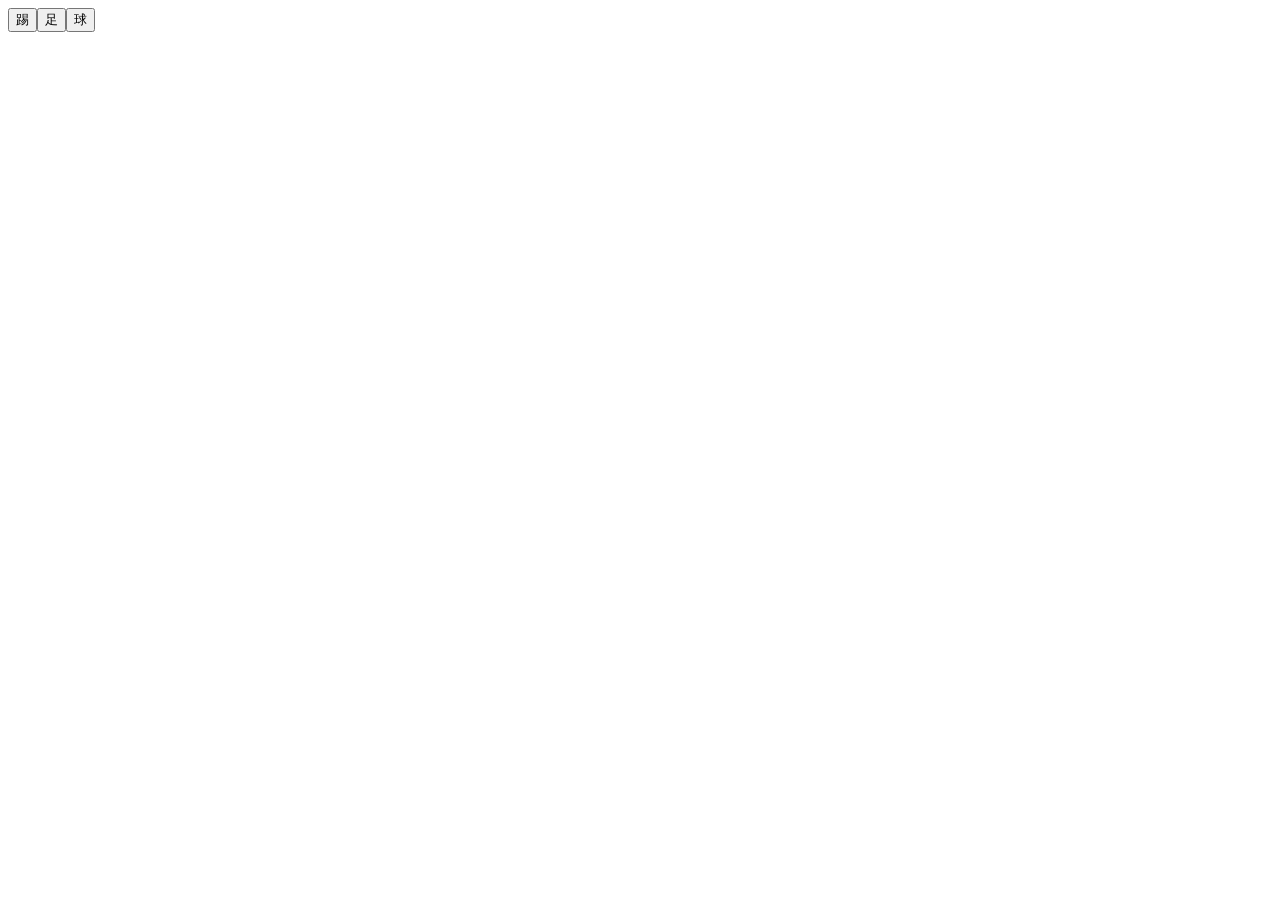
==== index.html @ 206ff4c5 "Index buttom make, source str make" ====
<!DOCTYPE html>
<html lang="zh-hk">
<head>
    <meta charset="UTF-8">
    <title>生字</title>
    <link rel="stylesheet" href="style.css">
</head>
<script type="module">
    import './index.js'
</script>
<body>
    <div id="displayButton-container"></div>
</body>
</html>
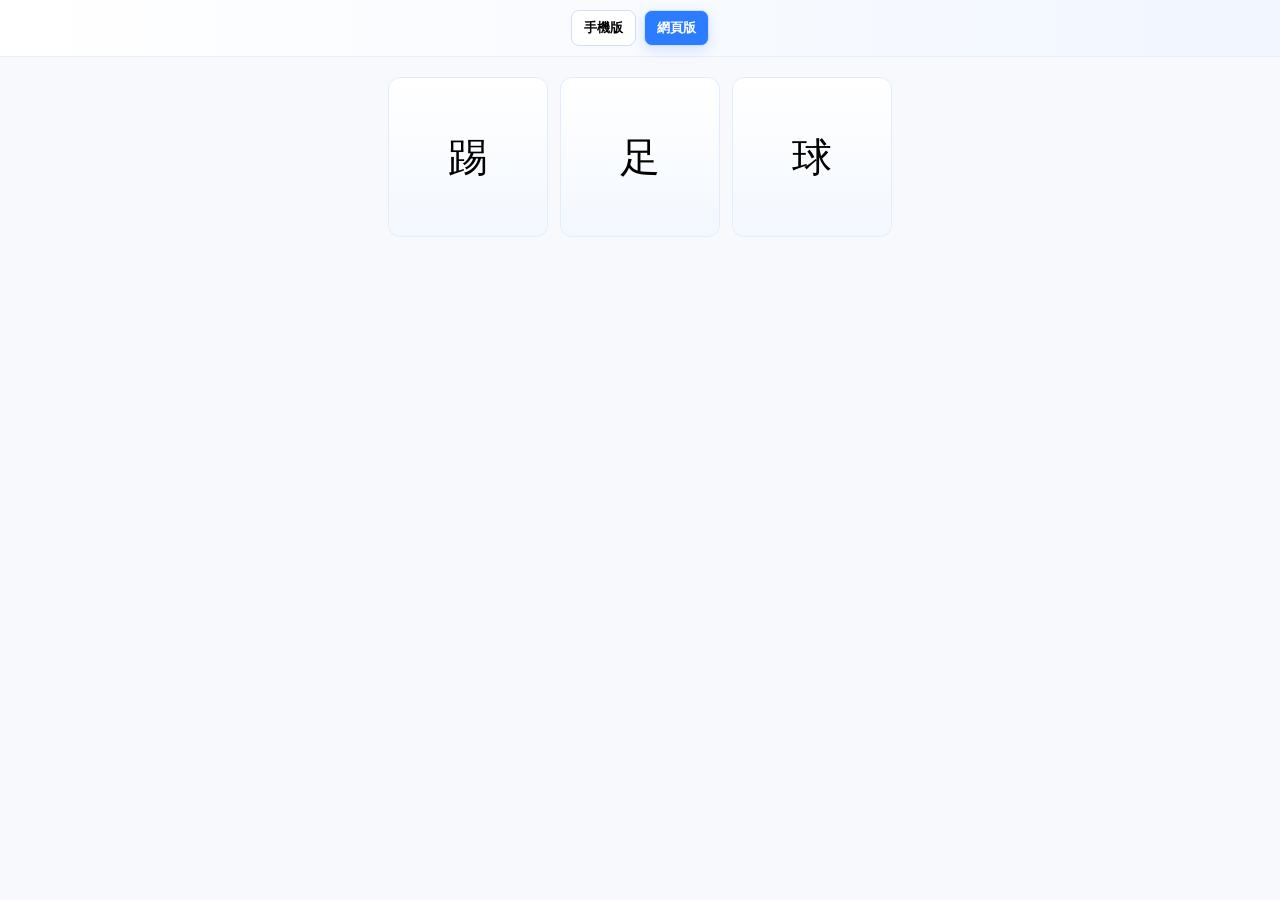
==== commit 896b7274: "Add the CSS style" ====
--- a/index.html
+++ b/index.html
@@ -2,6 +2,7 @@
 <html lang="zh-hk">
 <head>
     <meta charset="UTF-8">
+    <meta name="viewport" content="width=device-width, initial-scale=1">
     <title>生字</title>
     <link rel="stylesheet" href="style.css">
 </head>
@@ -9,6 +10,15 @@
     import './index.js'
 </script>
 <body>
-    <div id="displayButton-container"></div>
+    <header class="topbar">
+        <div class="mode-switch">
+            <button id="mobile-mode" class="mode-btn">手機版</button>
+            <button id="desktop-mode" class="mode-btn">網頁版</button>
+        </div>
+    </header>
+
+    <main>
+        <div id="displayButton-container" class="word-grid"></div>
+    </main>
 </body>
 </html>
--- a/style.css
+++ b/style.css
@@ -0,0 +1,84 @@
+:root{
+	--accent:#2b7cff;
+	--muted:#666;
+	--bg:#f7f9fc;
+}
+*{box-sizing:border-box}
+body{
+	margin:0;
+	font-family: -apple-system, BlinkMacSystemFont, 'Segoe UI', Roboto, 'Noto Sans TC', 'Microsoft JhengHei', sans-serif;
+	background:var(--bg);
+	color:#111;
+}
+.topbar{
+	width:100%;
+	padding:10px 16px;
+	background:linear-gradient(90deg, #fff, #f1f6ff);
+	display:flex;
+	justify-content:center;
+	border-bottom:1px solid #e6eefc;
+}
+.mode-switch{display:flex;gap:8px}
+.mode-btn{
+	padding:8px 12px;
+	border-radius:8px;
+	border:1px solid #d0dffb;
+	background:white;
+	cursor:pointer;
+	font-weight:600;
+}
+.mode-btn.active{
+	background:var(--accent);
+	color:white;
+	box-shadow:0 4px 12px rgba(43,124,255,0.18);
+}
+.word-grid{
+	display:flex;
+	gap:12px;
+	flex-wrap:wrap;
+	justify-content:center;
+	padding:20px;
+}
+.word-tile{
+	display:inline-flex;
+	align-items:center;
+	justify-content:center;
+	text-align:center;
+	width:140px;
+	height:140px;
+	border-radius:12px;
+	background:linear-gradient(180deg,#fff,#f3f8ff);
+	border:1px solid #dfeeff;
+	font-size:36px;
+	cursor:pointer;
+	transition:transform .12s ease, box-shadow .12s ease;
+	user-select:none;
+}
+.word-tile:active{transform:scale(.98)}
+.word-tile:hover{box-shadow:0 8px 20px rgba(43,124,255,0.08)}
+
+/* layout variants */
+.layout-mobile .word-grid{gap:10px;padding:16px}
+.layout-mobile .word-tile{width:120px;height:120px;font-size:28px;border-radius:10px}
+.layout-desktop .word-tile{width:160px;height:160px;font-size:40px}
+
+/* wordDisplay page styles */
+.content-wrapper{max-width:880px;margin:28px auto;padding:0 16px}
+.media-box{background:#fff;border:1px solid #e6eefc;border-radius:10px;padding:16px;display:flex;flex-direction:column;align-items:center;gap:12px}
+.media-box video{width:100%;max-width:720px;border-radius:8px;background:var(--muted)}
+.play-btn{appearance:none;border:0;padding:10px 18px;border-radius:8px;background:var(--accent);color:#fff;font-weight:700;cursor:pointer;box-shadow:0 6px 16px rgba(43,124,255,0.12)}
+.play-btn:active{transform:translateY(1px)}
+.play-btn.secondary{background:#4a5568}
+
+/* layout for sound container and small controls */
+#displaySound-container{display:flex;justify-content:center;gap:10px;margin-top:10px}
+#displaySound-container .play-btn{padding:8px 14px;font-size:14px}
+#homePage-button.play-btn{padding:8px 14px}
+
+/* hidden native controls container for accessibility */
+.visually-hidden{position:absolute!important;height:1px;width:1px;overflow:hidden;clip:rect(1px,1px,1px,1px);white-space:nowrap}
+
+/* small screens */
+@media (max-width:520px){
+	.word-grid{gap:10px}
+}
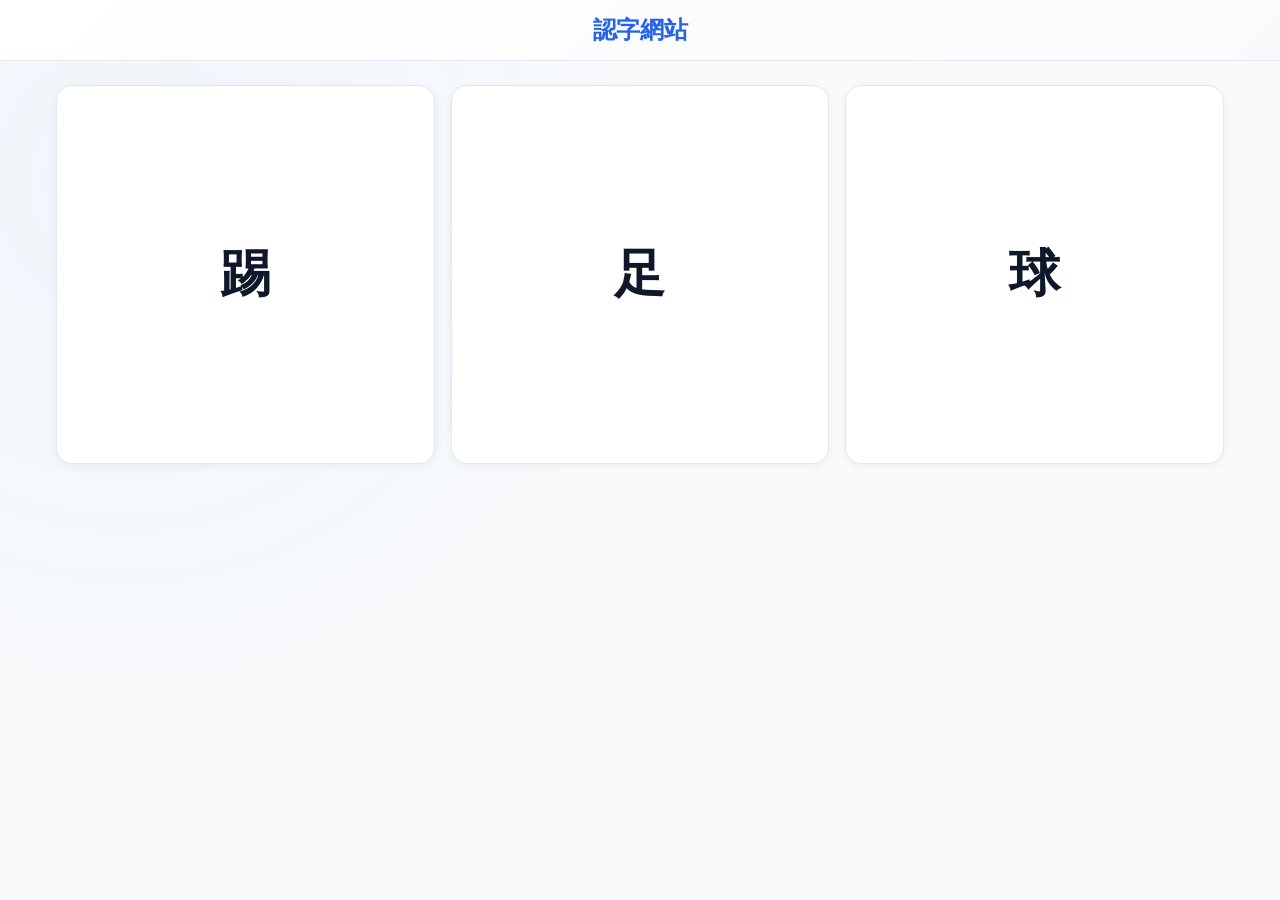
==== commit a6a48a5d: "More design, testing for moble" ====
--- a/index.html
+++ b/index.html
@@ -3,7 +3,7 @@
 <head>
     <meta charset="UTF-8">
     <meta name="viewport" content="width=device-width, initial-scale=1">
-    <title>生字</title>
+    <title>認字網站</title>
     <link rel="stylesheet" href="style.css">
 </head>
 <script type="module">
@@ -11,12 +11,8 @@
 </script>
 <body>
     <header class="topbar">
-        <div class="mode-switch">
-            <button id="mobile-mode" class="mode-btn">手機版</button>
-            <button id="desktop-mode" class="mode-btn">網頁版</button>
-        </div>
+        <h1>認字網站</h1>
     </header>
-
     <main>
         <div id="displayButton-container" class="word-grid"></div>
     </main>
--- a/style.css
+++ b/style.css
@@ -1,84 +1,239 @@
-:root{
-	--accent:#2b7cff;
-	--muted:#666;
-	--bg:#f7f9fc;
-}
-*{box-sizing:border-box}
-body{
-	margin:0;
-	font-family: -apple-system, BlinkMacSystemFont, 'Segoe UI', Roboto, 'Noto Sans TC', 'Microsoft JhengHei', sans-serif;
-	background:var(--bg);
-	color:#111;
-}
-.topbar{
-	width:100%;
-	padding:10px 16px;
-	background:linear-gradient(90deg, #fff, #f1f6ff);
-	display:flex;
-	justify-content:center;
-	border-bottom:1px solid #e6eefc;
-}
-.mode-switch{display:flex;gap:8px}
-.mode-btn{
-	padding:8px 12px;
-	border-radius:8px;
-	border:1px solid #d0dffb;
-	background:white;
-	cursor:pointer;
-	font-weight:600;
-}
-.mode-btn.active{
-	background:var(--accent);
-	color:white;
-	box-shadow:0 4px 12px rgba(43,124,255,0.18);
-}
-.word-grid{
-	display:flex;
-	gap:12px;
-	flex-wrap:wrap;
-	justify-content:center;
-	padding:20px;
-}
-.word-tile{
-	display:inline-flex;
-	align-items:center;
-	justify-content:center;
-	text-align:center;
-	width:140px;
-	height:140px;
-	border-radius:12px;
-	background:linear-gradient(180deg,#fff,#f3f8ff);
-	border:1px solid #dfeeff;
-	font-size:36px;
-	cursor:pointer;
-	transition:transform .12s ease, box-shadow .12s ease;
-	user-select:none;
-}
-.word-tile:active{transform:scale(.98)}
-.word-tile:hover{box-shadow:0 8px 20px rgba(43,124,255,0.08)}
-
-/* layout variants */
-.layout-mobile .word-grid{gap:10px;padding:16px}
-.layout-mobile .word-tile{width:120px;height:120px;font-size:28px;border-radius:10px}
-.layout-desktop .word-tile{width:160px;height:160px;font-size:40px}
-
-/* wordDisplay page styles */
-.content-wrapper{max-width:880px;margin:28px auto;padding:0 16px}
-.media-box{background:#fff;border:1px solid #e6eefc;border-radius:10px;padding:16px;display:flex;flex-direction:column;align-items:center;gap:12px}
-.media-box video{width:100%;max-width:720px;border-radius:8px;background:var(--muted)}
-.play-btn{appearance:none;border:0;padding:10px 18px;border-radius:8px;background:var(--accent);color:#fff;font-weight:700;cursor:pointer;box-shadow:0 6px 16px rgba(43,124,255,0.12)}
-.play-btn:active{transform:translateY(1px)}
-.play-btn.secondary{background:#4a5568}
-
-/* layout for sound container and small controls */
-#displaySound-container{display:flex;justify-content:center;gap:10px;margin-top:10px}
-#displaySound-container .play-btn{padding:8px 14px;font-size:14px}
-#homePage-button.play-btn{padding:8px 14px}
-
-/* hidden native controls container for accessibility */
-.visually-hidden{position:absolute!important;height:1px;width:1px;overflow:hidden;clip:rect(1px,1px,1px,1px);white-space:nowrap}
-
-/* small screens */
-@media (max-width:520px){
-	.word-grid{gap:10px}
-}
+:root {
+  --accent:      #3b82f6;        /* brighter, friendlier blue */
+  --accent-dark: #2563eb;
+  --accent-glow: rgba(59, 130, 246, 0.18);
+
+  --bg:          #f8fafc;
+  --surface:     #ffffff;
+  --surface-2:   #f1f5f9;
+
+  --text:        #0f172a;
+  --text-muted:  #64748b;
+  --border:      #e2e8f0;
+
+  --radius:      16px;
+  --shadow-sm:   0 2px 8px rgba(0,0,0,0.06);
+  --shadow-md:   0 8px 24px rgba(0,0,0,0.10);
+  --transition:  all 0.22s cubic-bezier(0.16, 1, 0.3, 1);
+}
+
+* {
+  box-sizing: border-box;
+  margin: 0;
+  padding: 0;
+}
+
+body {
+  font-family: system-ui, -apple-system, BlinkMacSystemFont,
+               'Segoe UI', Roboto, 'Noto Sans TC', 'Microsoft JhengHei', sans-serif;
+  background: var(--bg);
+  color: var(--text);
+  min-height: 100dvh;
+  line-height: 1.5;
+}
+
+/* ── Top bar ─────────────────────────────────────────────── */
+.topbar {
+  width: 100%;
+  padding: 12px 20px;
+  background: linear-gradient(135deg, #ffffff 0%, #f8fafc 100%);
+  display: flex;
+  align-items: center;
+  justify-content: center;
+  gap: 16px;
+  border-bottom: 1px solid var(--border);
+  backdrop-filter: blur(10px);
+  position: sticky;
+  top: 0;
+  z-index: 100;
+}
+
+.topbar.page {
+  justify-content: center;
+  padding-left: 0;
+  padding-right: 0;
+}
+
+.topbar h1 {
+  font-size: 1.5rem;
+  font-weight: 700;
+  color: var(--accent-dark);
+  letter-spacing: -0.02em;
+}
+
+/* ── Word grid & tiles (main improvement area) ───────────── */
+.word-grid {
+  display: grid;
+  grid-template-columns: repeat(auto-fit, minmax(140px, 1fr));
+  gap: 16px;
+  padding: 24px 16px;
+  max-width: 1200px;
+  margin: 0 auto;
+}
+
+.word-tile {
+  aspect-ratio: 1 / 1;
+  display: grid;
+  place-items: center;
+  font-size: 3.2rem;
+  font-weight: 700;
+  color: var(--text);
+  background: var(--surface);
+  border: 1px solid var(--border);
+  border-radius: var(--radius);
+  box-shadow: var(--shadow-sm);
+  cursor: pointer;
+  transition: var(--transition);
+  user-select: none;
+  position: relative;
+  overflow: hidden;
+}
+
+.word-tile::before {
+  content: '';
+  position: absolute;
+  inset: 0;
+  background: linear-gradient(135deg, transparent 40%, rgba(59,130,246,0.07) 100%);
+  opacity: 0;
+  transition: opacity 0.4s ease;
+  pointer-events: none;
+}
+
+.word-tile:hover {
+  transform: translateY(-6px) scale(1.04);
+  box-shadow: var(--shadow-md);
+}
+
+.word-tile:hover::before {
+  opacity: 1;
+}
+
+.word-tile:active {
+  transform: translateY(-2px) scale(0.98);
+  box-shadow: var(--shadow-sm);
+}
+
+/* Mobile adjustments */
+@media (max-width: 640px) {
+  .word-grid {
+    grid-template-columns: repeat(auto-fit, minmax(110px, 1fr));
+    gap: 12px;
+    padding: 16px;
+  }
+
+  .word-tile {
+    font-size: 2.6rem;
+    border-radius: 14px;
+  }
+}
+
+/* ── wordDisplay page ────────────────────────────────────── */
+.content-wrapper {
+  max-width: 920px;
+  margin: 32px auto;
+  padding: 0 16px;
+}
+
+.media-box {
+  background: var(--surface);
+  border: 1px solid var(--border);
+  border-radius: var(--radius);
+  padding: 20px;
+  box-shadow: var(--shadow-sm);
+  display: flex;
+  flex-direction: column;
+  align-items: center;
+  gap: 16px;
+  overflow: hidden;
+}
+
+.media-box video {
+  width: 100%;
+  max-width: 760px;
+  border-radius: 12px;
+  background: #0f172a;
+  aspect-ratio: auto;
+  /* keep the full frame visible without cropping */
+  object-fit: contain;
+  max-height: 60vh;
+}
+
+.media-box::before{
+  /* subtle centered frame background to avoid large dark bars */
+  content: '';
+  position: absolute;
+  inset: 0;
+  pointer-events: none;
+}
+
+/* Play buttons */
+.play-btn {
+  appearance: none;
+  border: none;
+  padding: 12px 28px;
+  border-radius: 12px;
+  background: var(--accent);
+  color: white;
+  font-size: 1.05rem;
+  font-weight: 700;
+  cursor: pointer;
+  box-shadow: 0 6px 20px var(--accent-glow);
+  transition: var(--transition);
+}
+
+.play-btn:hover {
+  transform: translateY(-2px);
+  box-shadow: 0 10px 28px var(--accent-glow);
+}
+
+.play-btn:active {
+  transform: translateY(0);
+}
+
+.play-btn.secondary {
+  background: #475569;
+  box-shadow: 0 6px 20px rgba(71,85,105,0.2);
+}
+
+/* Sound controls row */
+#displaySound-container {
+  display: flex;
+  flex-wrap: wrap;
+  justify-content: center;
+  gap: 12px;
+  margin-top: 16px;
+}
+
+#displaySound-container .play-btn {
+  padding: 10px 20px;
+  font-size: 0.98rem;
+}
+
+/* Home button in topbar */
+#homePage-button.play-btn {
+  padding: 10px 20px;
+  font-size: 1rem;
+}
+
+/* Accessibility helper */
+.visually-hidden {
+  position: absolute !important;
+  width: 1px !important;
+  height: 1px !important;
+  padding: 0 !important;
+  margin: -1px !important;
+  overflow: hidden !important;
+  clip: rect(0,0,0,0) !important;
+  border: 0 !important;
+  white-space: nowrap !important;
+}
+
+/* Extra polish — subtle background texture (optional) */
+body::before {
+  content: '';
+  position: fixed;
+  inset: 0;
+  background: radial-gradient(circle at 10% 20%, rgba(59,130,246,0.04) 0%, transparent 40%);
+  pointer-events: none;
+  z-index: -1;
+}
